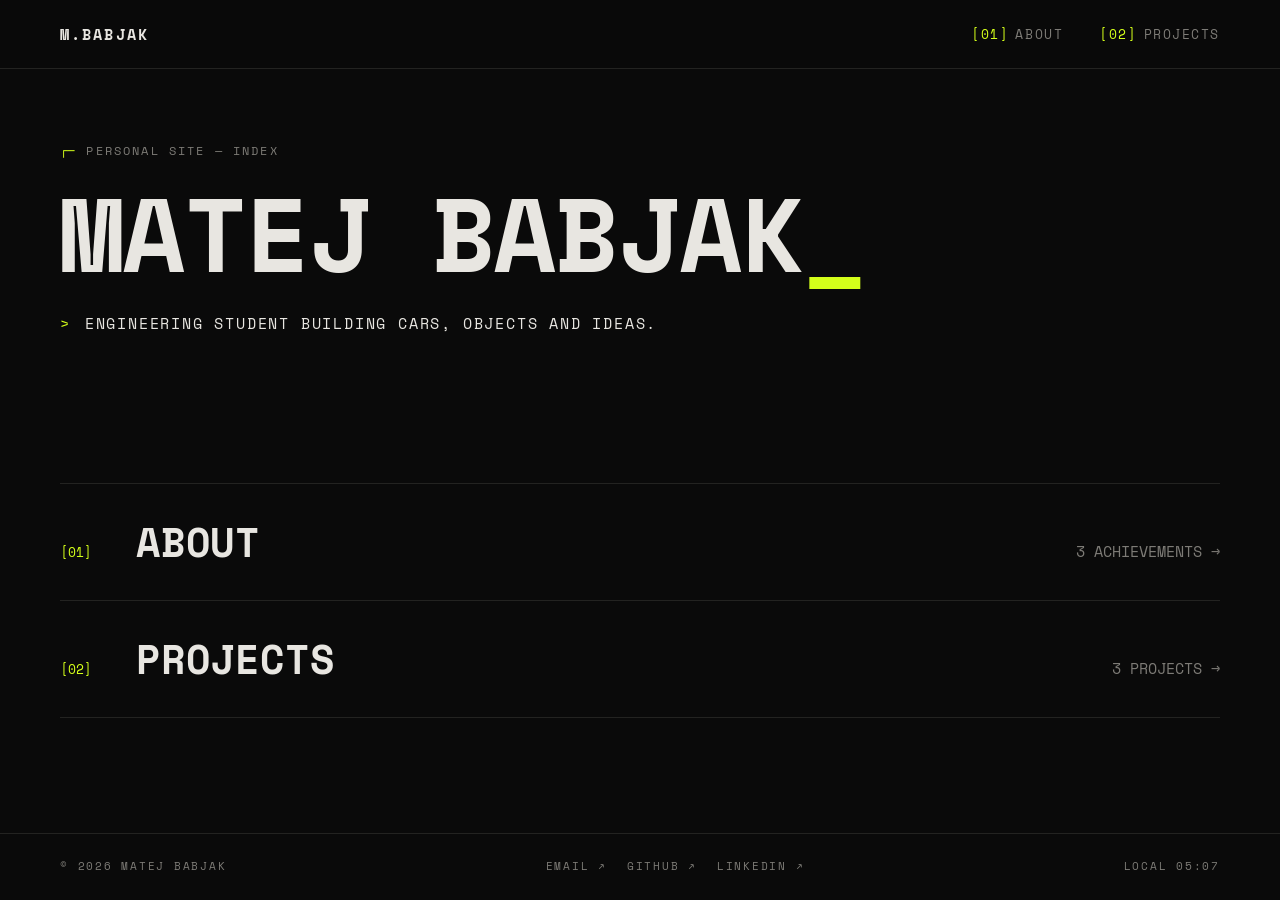
==== index.html @ 526a7960 "Initial personal website Static HTML/CSS/JS site with Home, About (bio, facts, achievements) and Pro" ====
<!doctype html>
<html lang="en">
<head>
  <meta charset="utf-8">
  <meta name="viewport" content="width=device-width, initial-scale=1">
  <title>Home — Matej Babjak</title>
  <!-- remove this line when you go public, it keeps search engines away -->
  <meta name="robots" content="noindex, nofollow">
  <link rel="preconnect" href="https://fonts.googleapis.com">
  <link rel="preconnect" href="https://fonts.gstatic.com" crossorigin>
  <link rel="stylesheet" href="https://fonts.googleapis.com/css2?family=Space+Mono:wght@400;700&display=swap">
  <link rel="stylesheet" href="assets/css/style.css">
</head>
<body data-page="home">
  <div data-header></div>
  <main><div class="wrap"><noscript>This site needs JavaScript turned on.</noscript></div></main>
  <div data-footer></div>

  <script src="data/site.js"></script>
  <script src="data/about.js"></script>
  <script src="data/projects.js"></script>
  <script src="assets/js/main.js"></script>
</body>
</html>
---- assets/css/style.css ----
/* ─────────────────────────────────────────────────────────────
   STYLE
   Change the colours and font in :root and the whole site follows.
   ───────────────────────────────────────────────────────────── */

:root {
  --bg: #0a0a0a;
  --bg-raised: #111110;
  --fg: #e8e6e1;
  --muted: #7d7b76;
  --line: #232321;
  --accent: #d4ff1a;
  --accent-ink: #0a0a0a; /* text colour on top of the accent */

  --font: "Space Mono", ui-monospace, Menlo, Consolas, monospace;
  --gutter: clamp(16px, 4vw, 40px);
  --max: 1240px;
}

*,
*::before,
*::after {
  box-sizing: border-box;
}

html {
  -webkit-text-size-adjust: 100%;
}

body {
  margin: 0;
  background: var(--bg);
  color: var(--fg);
  font-family: var(--font);
  font-size: 15px;
  line-height: 1.6;
  min-height: 100vh;
  display: flex;
  flex-direction: column;
}

main {
  flex: 1;
}

a {
  color: inherit;
}

img {
  display: block;
  max-width: 100%;
}

::selection {
  background: var(--accent);
  color: var(--accent-ink);
}

.wrap {
  width: 100%;
  max-width: var(--max);
  margin: 0 auto;
  padding: 0 var(--gutter);
}

/* ── Header ───────────────────────────────────────────────── */

.site-header {
  border-bottom: 1px solid var(--line);
  position: sticky;
  top: 0;
  z-index: 10;
  background: rgba(10, 10, 10, 0.92);
  backdrop-filter: blur(6px);
}

.site-header .wrap {
  display: flex;
  align-items: center;
  justify-content: space-between;
  gap: 24px;
  height: 68px;
}

.logo {
  font-weight: 700;
  letter-spacing: 0.14em;
  text-decoration: none;
  white-space: nowrap;
}

.nav {
  display: flex;
  gap: clamp(16px, 3vw, 36px);
  font-size: 13px;
  letter-spacing: 0.12em;
}

.nav a {
  text-decoration: none;
  color: var(--muted);
  transition: color 0.15s;
  white-space: nowrap;
}

.nav a .idx {
  color: var(--accent);
  margin-right: 6px;
}

.nav a:hover,
.nav a[aria-current="page"] {
  color: var(--fg);
}

/* ── Typography bits ──────────────────────────────────────── */

/* small uppercase label with the ┌─ marker */
.label {
  font-size: 12px;
  letter-spacing: 0.18em;
  text-transform: uppercase;
  color: var(--muted);
  margin: 0;
}

.label::before {
  content: "┌─";
  color: var(--accent);
  margin-right: 12px;
  letter-spacing: 0;
}

.display {
  font-size: clamp(44px, 9vw, 104px);
  line-height: 0.95;
  font-weight: 700;
  letter-spacing: -0.02em;
  text-transform: uppercase;
  margin: 24px 0 28px;
  overflow-wrap: anywhere;
}

.prompt {
  font-size: 15px;
  letter-spacing: 0.12em;
  text-transform: uppercase;
  margin: 0 0 28px;
}

.prompt::before {
  content: ">";
  color: var(--accent);
  margin-right: 14px;
}

/* the lime highlighted paragraph */
.highlight {
  max-width: 34em;
  margin: 0;
  line-height: 1.75;
}

.highlight span {
  background: var(--accent);
  color: var(--accent-ink);
  padding: 2px 4px;
  -webkit-box-decoration-break: clone;
  box-decoration-break: clone;
}

.prose p {
  max-width: 62ch;
  margin: 0 0 1.1em;
}

.prose a {
  color: var(--accent);
}

.muted {
  color: var(--muted);
}

.blink::after {
  content: "_";
  color: var(--accent);
  animation: blink 1.1s steps(1) infinite;
}

@keyframes blink {
  50% {
    opacity: 0;
  }
}

/* ── Frame with corner brackets (used around images) ──────── */

.frame {
  --c: var(--accent);
  --len: 8px;
  --off: 10px;
  position: relative;
  border: 1px solid var(--line);
  background-color: #000;
  aspect-ratio: 1 / 1;
  overflow: hidden;
}

/* four lime corners drawn on top of the image */
.frame::after {
  content: "";
  position: absolute;
  inset: var(--off);
  pointer-events: none;
  background:
    linear-gradient(var(--c), var(--c)) top left / var(--len) 1px,
    linear-gradient(var(--c), var(--c)) top left / 1px var(--len),
    linear-gradient(var(--c), var(--c)) top right / var(--len) 1px,
    linear-gradient(var(--c), var(--c)) top right / 1px var(--len),
    linear-gradient(var(--c), var(--c)) bottom left / var(--len) 1px,
    linear-gradient(var(--c), var(--c)) bottom left / 1px var(--len),
    linear-gradient(var(--c), var(--c)) bottom right / var(--len) 1px,
    linear-gradient(var(--c), var(--c)) bottom right / 1px var(--len);
  background-repeat: no-repeat;
}

.frame img {
  width: 100%;
  height: 100%;
  object-fit: cover;
}

.frame.wide {
  aspect-ratio: 16 / 10;
}

/* shown when a project has no image yet */
.frame.empty {
  display: grid;
  place-items: center;
  background-image: repeating-linear-gradient(
    0deg,
    rgba(255, 255, 255, 0.025) 0 1px,
    transparent 1px 4px
  );
}

.frame.empty::before {
  content: attr(data-empty);
  font-size: 12px;
  letter-spacing: 0.2em;
  color: var(--muted);
}

/* ── Buttons ──────────────────────────────────────────────── */

.buttons {
  display: flex;
  flex-wrap: wrap;
  gap: 10px;
  margin-top: 28px;
}

.btn {
  display: inline-block;
  border: 1px solid var(--line);
  background: var(--bg-raised);
  padding: 10px 14px;
  font: inherit;
  font-size: 11px;
  font-weight: 700;
  letter-spacing: 0.12em;
  text-transform: uppercase;
  text-decoration: none;
  color: var(--fg);
  cursor: pointer;
  transition: border-color 0.15s, color 0.15s;
}

.btn:hover {
  border-color: var(--muted);
}

.btn.primary,
.btn[aria-pressed="true"] {
  border-color: var(--accent);
  color: var(--accent);
}

/* ── Hero (top section of each page) ──────────────────────── */

.hero {
  display: grid;
  grid-template-columns: minmax(0, 5fr) minmax(0, 7fr);
  gap: clamp(28px, 5vw, 56px);
  padding: clamp(40px, 7vw, 72px) 0;
  align-items: start;
}

.hero .frame {
  margin-top: 20px;
}

.hero-text {
  min-width: 0;
}

.hero.single {
  grid-template-columns: 1fr;
}

/* ── Section rule: label on the left, meta on the right ───── */

.rule {
  display: flex;
  align-items: center;
  gap: 16px;
  margin: 0 0 32px;
}

.rule .line {
  flex: 1;
  height: 1px;
  background: var(--line);
}

.rule .meta {
  font-size: 11px;
  letter-spacing: 0.18em;
  color: var(--muted);
  white-space: nowrap;
}

.section {
  padding: 48px 0 72px;
}

/* ── Projects list ────────────────────────────────────────── */

.filters {
  display: flex;
  flex-wrap: wrap;
  gap: 10px;
  margin-bottom: 56px;
}

.filters .count {
  color: var(--muted);
  font-weight: 400;
  margin-left: 6px;
}

.case {
  padding-bottom: 88px;
}

.case-body {
  display: grid;
  grid-template-columns: minmax(0, 1fr) minmax(0, 1fr);
  gap: clamp(28px, 5vw, 64px);
  align-items: center;
}

.case h2 {
  font-size: clamp(26px, 3.4vw, 36px);
  line-height: 1.1;
  letter-spacing: 0.02em;
  text-transform: uppercase;
  margin: 0 0 18px;
}

.case h2 a {
  text-decoration: none;
}

.case h2 a:hover {
  color: var(--accent);
}

.case .frame {
  aspect-ratio: 4 / 3;
  text-decoration: none;
}

.case .frame:not(.empty) {
  display: block;
}

.case .frame img {
  transition: transform 0.4s ease;
}

.case .frame:hover img {
  transform: scale(1.03);
}

.tags {
  display: flex;
  flex-wrap: wrap;
  gap: 8px 18px;
  font-size: 11px;
  letter-spacing: 0.16em;
  color: var(--muted);
  margin-bottom: 16px;
}

.tags .on {
  color: var(--accent);
}

.empty-state {
  padding: 40px 0 100px;
  color: var(--muted);
}

/* ── About: facts + achievements ──────────────────────────── */

.facts {
  margin: 32px 0 0;
  border-top: 1px solid var(--line);
  max-width: 34em;
}

.facts div {
  display: grid;
  grid-template-columns: 9em 1fr;
  gap: 16px;
  padding: 10px 0;
  border-bottom: 1px solid var(--line);
  font-size: 13px;
}

.facts dt {
  color: var(--muted);
  letter-spacing: 0.14em;
}

.facts dd {
  margin: 0;
}

.timeline {
  list-style: none;
  margin: 0;
  padding: 0;
  border-top: 1px solid var(--line);
}

.timeline li {
  display: grid;
  grid-template-columns: 6em minmax(0, 1fr) auto;
  gap: 24px;
  padding: 22px 0;
  border-bottom: 1px solid var(--line);
  align-items: baseline;
}

.timeline .year {
  color: var(--accent);
  font-weight: 700;
}

.timeline h3 {
  margin: 0 0 4px;
  font-size: 16px;
  text-transform: uppercase;
  letter-spacing: 0.04em;
}

.timeline p {
  margin: 0;
  color: var(--muted);
  font-size: 14px;
}

.timeline .tag {
  font-size: 11px;
  letter-spacing: 0.16em;
  color: var(--muted);
  border: 1px solid var(--line);
  padding: 4px 8px;
  white-space: nowrap;
}

/* ── Single project page ──────────────────────────────────── */

.back {
  display: inline-block;
  margin-top: 32px;
  font-size: 12px;
  letter-spacing: 0.14em;
  color: var(--muted);
  text-decoration: none;
}

.back:hover {
  color: var(--accent);
}

.gallery {
  display: grid;
  grid-template-columns: repeat(auto-fill, minmax(min(100%, 320px), 1fr));
  gap: 20px;
  margin-top: 40px;
}

/* ── Home ─────────────────────────────────────────────────── */

.index-list {
  list-style: none;
  margin: 0;
  padding: 0;
  border-top: 1px solid var(--line);
}

.index-list a {
  display: grid;
  grid-template-columns: 4em minmax(0, 1fr) auto;
  gap: 16px;
  align-items: baseline;
  padding: 26px 0;
  border-bottom: 1px solid var(--line);
  text-decoration: none;
  transition: padding 0.2s, color 0.2s;
}

.index-list a:hover {
  padding-left: 12px;
  color: var(--accent);
}

.index-list .idx {
  color: var(--accent);
  font-size: 13px;
}

.index-list .name {
  font-size: clamp(24px, 4vw, 40px);
  font-weight: 700;
  letter-spacing: 0.02em;
}

.index-list .arrow {
  color: var(--muted);
}

/* ── Footer ───────────────────────────────────────────────── */

.site-footer {
  border-top: 1px solid var(--line);
  font-size: 11px;
  letter-spacing: 0.16em;
  color: var(--muted);
}

.site-footer .wrap {
  display: flex;
  flex-wrap: wrap;
  justify-content: space-between;
  gap: 16px;
  padding-top: 24px;
  padding-bottom: 24px;
}

.site-footer nav {
  display: flex;
  flex-wrap: wrap;
  gap: 20px;
}

.site-footer a {
  text-decoration: none;
}

.site-footer a:hover {
  color: var(--accent);
}

/* ── Phones / small screens ───────────────────────────────── */

@media (max-width: 820px) {
  .hero,
  .case-body {
    grid-template-columns: minmax(0, 1fr);
  }

  /* text first, image second on phones */
  .case .frame {
    order: 2;
  }

  .timeline li {
    grid-template-columns: minmax(0, 1fr);
    gap: 6px;
  }

  .timeline .tag {
    justify-self: start;
  }
}

@media (max-width: 520px) {
  .site-header .wrap {
    height: auto;
    padding-top: 14px;
    padding-bottom: 14px;
    flex-direction: column;
    align-items: flex-start;
    gap: 8px;
  }

  .rule .meta {
    display: none;
  }

  .facts div {
    grid-template-columns: 1fr;
    gap: 2px;
  }
}

@media (prefers-reduced-motion: reduce) {
  *,
  *::after {
    animation: none !important;
    transition: none !important;
  }
}
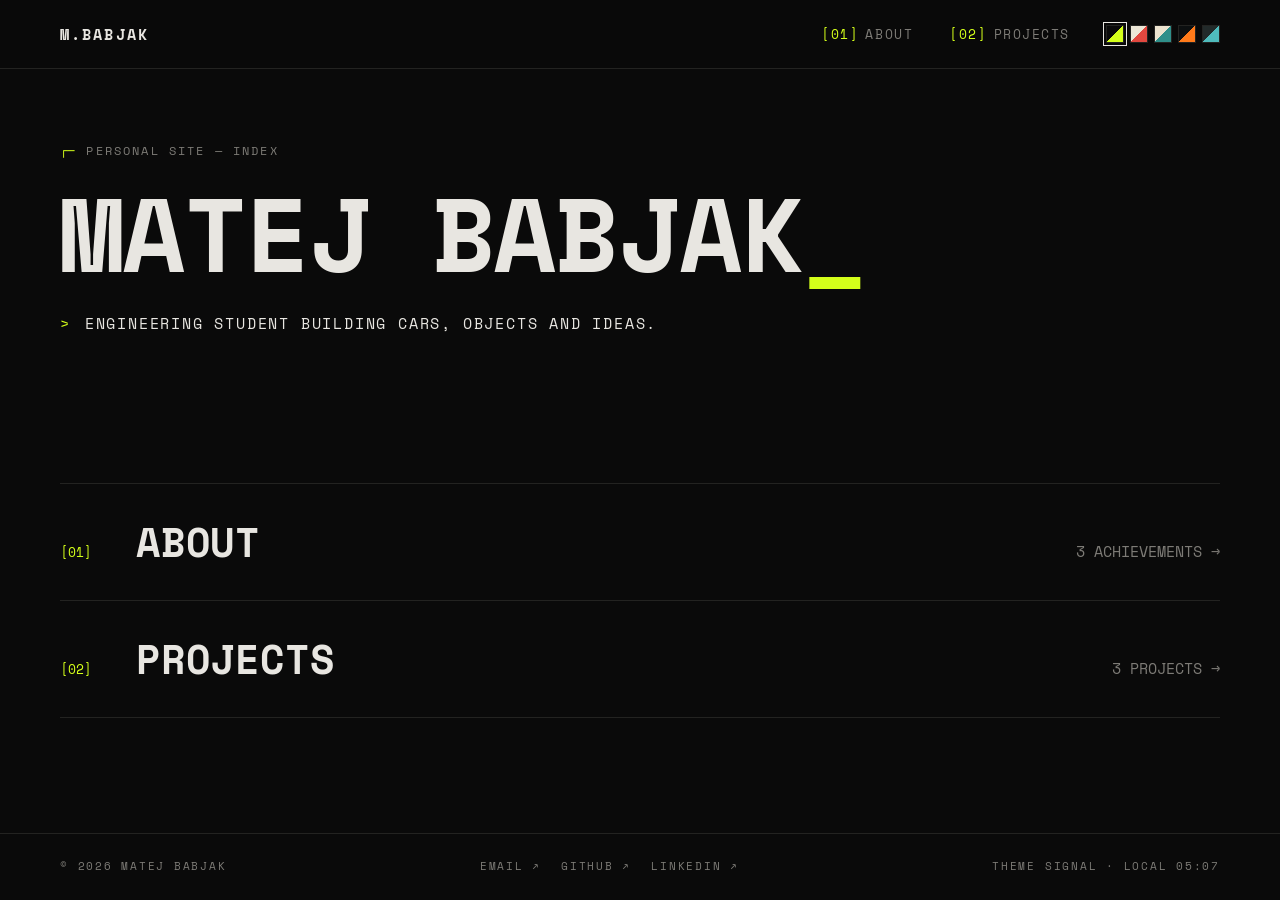
==== commit f61de702: "Add five selectable colour themes Signal (original), Pit Lane, Poster, Amber and Iron Core, picked w" ====
--- a/index.html
+++ b/index.html
@@ -3,12 +3,14 @@
 <head>
   <meta charset="utf-8">
   <meta name="viewport" content="width=device-width, initial-scale=1">
+  <!-- applies the saved colour theme before the page draws -->
+  <script>try{var t=new URLSearchParams(location.search).get("theme")||localStorage.getItem("theme");if(t)document.documentElement.dataset.theme=t}catch(e){}</script>
   <title>Home — Matej Babjak</title>
   <!-- remove this line when you go public, it keeps search engines away -->
   <meta name="robots" content="noindex, nofollow">
   <link rel="preconnect" href="https://fonts.googleapis.com">
   <link rel="preconnect" href="https://fonts.gstatic.com" crossorigin>
-  <link rel="stylesheet" href="https://fonts.googleapis.com/css2?family=Space+Mono:wght@400;700&display=swap">
+  <link rel="stylesheet" href="https://fonts.googleapis.com/css2?family=Space+Mono:wght@400;700&family=Archivo:ital,wght@0,400;0,700;0,900;1,900&family=Unbounded:wght@700;900&family=VT323&display=swap">
   <link rel="stylesheet" href="assets/css/style.css">
 </head>
 <body data-page="home">
--- a/assets/css/style.css
+++ b/assets/css/style.css
@@ -1,6 +1,7 @@
 /* ─────────────────────────────────────────────────────────────
    STYLE
-   Change the colours and font in :root and the whole site follows.
+   :root is the default theme ("SIGNAL"). The other themes are at
+   the bottom of this file and only override these variables.
    ───────────────────────────────────────────────────────────── */
 
 :root {
@@ -11,8 +12,20 @@
   --line: #232321;
   --accent: #d4ff1a;
   --accent-ink: #0a0a0a; /* text colour on top of the accent */
+  --marker: var(--accent); /* the ┌─ marker on labels */
+  --hl-bg: var(--accent); /* highlighted paragraph */
+  --hl-ink: var(--accent-ink);
+  --frame-bg: #000;
+  --frame-ink: var(--muted); /* "NO IMAGE YET" text */
 
   --font: "Space Mono", ui-monospace, Menlo, Consolas, monospace;
+  --font-display: var(--font); /* big headings */
+  --display-weight: 700;
+  --display-style: normal;
+  --display-tracking: -0.02em;
+  --display-scale: 1;
+  --radius: 0px;
+
   --gutter: clamp(16px, 4vw, 40px);
   --max: 1240px;
 }
@@ -71,8 +84,35 @@
   position: sticky;
   top: 0;
   z-index: 10;
-  background: rgba(10, 10, 10, 0.92);
+  background: color-mix(in srgb, var(--bg) 92%, transparent);
   backdrop-filter: blur(6px);
+}
+
+.header-right {
+  display: flex;
+  align-items: center;
+  gap: clamp(16px, 3vw, 36px);
+  flex-wrap: wrap;
+}
+
+/* the five little theme swatches */
+.themes {
+  display: flex;
+  gap: 6px;
+}
+
+.theme-btn {
+  width: 18px;
+  height: 18px;
+  padding: 0;
+  border: 1px solid var(--line);
+  border-radius: var(--radius);
+  cursor: pointer;
+}
+
+.theme-btn[aria-pressed="true"] {
+  outline: 1px solid var(--fg);
+  outline-offset: 2px;
 }
 
 .site-header .wrap {
@@ -127,16 +167,23 @@
 
 .label::before {
   content: "┌─";
-  color: var(--accent);
+  color: var(--marker);
   margin-right: 12px;
   letter-spacing: 0;
 }
 
+.display,
+.case h2,
+.index-list .name {
+  font-family: var(--font-display);
+  font-weight: var(--display-weight);
+  font-style: var(--display-style);
+}
+
 .display {
-  font-size: clamp(44px, 9vw, 104px);
+  font-size: calc(clamp(44px, 9vw, 104px) * var(--display-scale));
   line-height: 0.95;
-  font-weight: 700;
-  letter-spacing: -0.02em;
+  letter-spacing: var(--display-tracking);
   text-transform: uppercase;
   margin: 24px 0 28px;
   overflow-wrap: anywhere;
@@ -163,8 +210,8 @@
 }
 
 .highlight span {
-  background: var(--accent);
-  color: var(--accent-ink);
+  background: var(--hl-bg);
+  color: var(--hl-ink);
   padding: 2px 4px;
   -webkit-box-decoration-break: clone;
   box-decoration-break: clone;
@@ -203,7 +250,8 @@
   --off: 10px;
   position: relative;
   border: 1px solid var(--line);
-  background-color: #000;
+  border-radius: var(--radius);
+  background-color: var(--frame-bg);
   aspect-ratio: 1 / 1;
   overflow: hidden;
 }
@@ -251,7 +299,8 @@
   content: attr(data-empty);
   font-size: 12px;
   letter-spacing: 0.2em;
-  color: var(--muted);
+  color: var(--frame-ink);
+  position: relative;
 }
 
 /* ── Buttons ──────────────────────────────────────────────── */
@@ -266,6 +315,7 @@
 .btn {
   display: inline-block;
   border: 1px solid var(--line);
+  border-radius: var(--radius);
   background: var(--bg-raised);
   padding: 10px 14px;
   font: inherit;
@@ -538,7 +588,6 @@
 
 .index-list .name {
   font-size: clamp(24px, 4vw, 40px);
-  font-weight: 700;
   letter-spacing: 0.02em;
 }
 
@@ -628,3 +677,157 @@
     transition: none !important;
   }
 }
+
+/* ─────────────────────────────────────────────────────────────
+   THEMES
+   Picked with the swatches in the header (saved in the browser).
+   Each block only changes variables, plus a few theme-only extras.
+   To add one: copy a block, rename it, and add it to THEMES in
+   data/site.js.
+   ───────────────────────────────────────────────────────────── */
+
+/* ── PIT LANE: halftone race poster on cream paper ────────── */
+
+[data-theme="pitlane"] {
+  --bg: #ece6d6;
+  --bg-raised: #e3dcc9;
+  --fg: #161616;
+  --muted: #6e685c;
+  --line: #cdc4ae;
+  --accent: #e2483f;
+  --accent-ink: #fff8e8;
+  --marker: #2aa3d6;
+  --frame-bg: #d8d0ba;
+  --font-display: "Archivo", sans-serif;
+  --display-weight: 900;
+  --display-style: italic;
+  --display-tracking: -0.01em;
+}
+
+[data-theme="pitlane"] body {
+  background-image: radial-gradient(rgba(0, 0, 0, 0.07) 1px, transparent 1.4px);
+  background-size: 5px 5px;
+}
+
+/* the four racing stripes under the header */
+[data-theme="pitlane"] .site-header {
+  border-bottom: 0;
+}
+
+[data-theme="pitlane"] .site-header::after {
+  content: "";
+  position: absolute;
+  left: 0;
+  right: 0;
+  top: 100%;
+  height: 12px;
+  background: linear-gradient(#f0952b 0 25%, #e2483f 0 50%, #9a4fa6 0 75%, #2aa3d6 0);
+}
+
+[data-theme="pitlane"] .frame.empty {
+  background-image: radial-gradient(rgba(0, 0, 0, 0.22) 1.1px, transparent 1.5px);
+  background-size: 4px 4px;
+}
+
+/* ── POSTER: bold type posters, cream / red / teal / olive ── */
+
+[data-theme="poster"] {
+  --bg: #121212;
+  --bg-raised: #1c1b19;
+  --fg: #ece3cf;
+  --muted: #8f897b;
+  --line: #2d2b27;
+  --accent: #e5392a;
+  --accent-ink: #ece3cf;
+  --marker: #2f8f8a;
+  --frame-bg: #ece3cf;
+  --frame-ink: #121212;
+  --font-display: "Unbounded", sans-serif;
+  --display-weight: 900;
+  --display-tracking: -0.03em;
+  --display-scale: 0.85;
+}
+
+/* three dots, like the posters */
+[data-theme="poster"] .frame.empty {
+  background-image:
+    radial-gradient(circle at 30% 30%, #e5392a 0 9%, transparent 9.5%),
+    radial-gradient(circle at 50% 30%, #7a4466 0 9%, transparent 9.5%),
+    radial-gradient(circle at 70% 30%, #2f8f8a 0 9%, transparent 9.5%);
+}
+
+[data-theme="poster"] .timeline .year,
+[data-theme="poster"] .tags .on {
+  color: #b5ad3c;
+}
+
+/* ── AMBER: glowing orange screen on a dark gadget ────────── */
+
+[data-theme="amber"] {
+  --bg: #0c0f10;
+  --bg-raised: #121618;
+  --fg: #ff9a3c;
+  --muted: #a35f26;
+  --line: #2c1f13;
+  --accent: #ff7a1a;
+  --accent-ink: #0c0f10;
+  --frame-bg: #070909;
+  --font-display: "VT323", monospace;
+  --display-weight: 400;
+  --display-tracking: 0.01em;
+  --display-scale: 1.3;
+}
+
+[data-theme="amber"] body {
+  text-shadow: 0 0 6px rgba(255, 122, 26, 0.45);
+}
+
+/* scanlines over everything */
+[data-theme="amber"] body::after {
+  content: "";
+  position: fixed;
+  inset: 0;
+  pointer-events: none;
+  z-index: 100;
+  background: repeating-linear-gradient(rgba(0, 0, 0, 0.22) 0 1px, transparent 1px 3px);
+}
+
+[data-theme="amber"] .highlight span {
+  text-shadow: none;
+}
+
+[data-theme="amber"] .frame {
+  border-color: #4a2c14;
+}
+
+/* ── IRON CORE: iron / aqua / rust / heat / cream ─────────── */
+
+[data-theme="iron"] {
+  --bg: #222a2a;
+  --bg-raised: #2b3535;
+  --fg: #e2dac2;
+  --muted: #9aa29c;
+  --line: #374141;
+  --accent: #f39120;
+  --accent-ink: #222a2a;
+  --marker: #ec4624;
+  --hl-bg: #4fbbbc;
+  --hl-ink: #222a2a;
+  --frame-bg: #1b2222;
+  --font: "Archivo", system-ui, sans-serif;
+  --font-display: "Archivo", sans-serif;
+  --display-weight: 900;
+  --display-tracking: -0.02em;
+  --radius: 10px;
+}
+
+/* each project sits on its own card, like the palette sheet */
+[data-theme="iron"] .case-body {
+  background: var(--bg-raised);
+  border-radius: 14px;
+  padding: clamp(20px, 3vw, 36px);
+}
+
+[data-theme="iron"] .timeline .year {
+  color: #ec4624;
+}
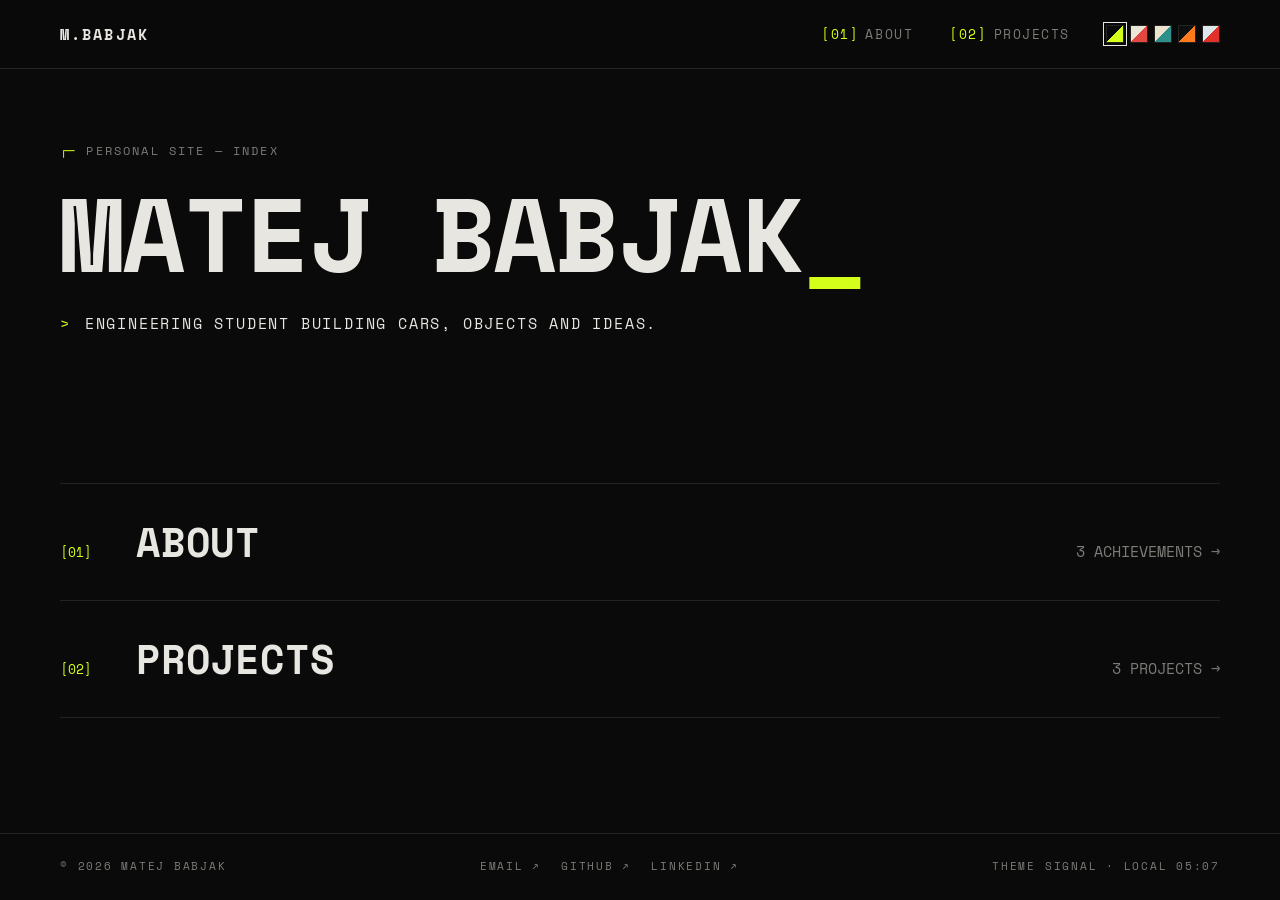
==== commit afbf6963: "Replace Iron Core theme with ORBIT Ice-blue spec-sheet theme: black ink, signal red, shuttle navy, B" ====
--- a/index.html
+++ b/index.html
@@ -10,7 +10,7 @@
   <meta name="robots" content="noindex, nofollow">
   <link rel="preconnect" href="https://fonts.googleapis.com">
   <link rel="preconnect" href="https://fonts.gstatic.com" crossorigin>
-  <link rel="stylesheet" href="https://fonts.googleapis.com/css2?family=Space+Mono:wght@400;700&family=Archivo:ital,wght@0,400;0,700;0,900;1,900&family=Unbounded:wght@700;900&family=VT323&display=swap">
+  <link rel="stylesheet" href="https://fonts.googleapis.com/css2?family=Space+Mono:wght@400;700&family=Archivo:ital,wght@1,900&family=Unbounded:wght@900&family=VT323&family=Big+Shoulders+Display:wght@900&family=IBM+Plex+Mono:wght@400;700&display=swap">
   <link rel="stylesheet" href="assets/css/style.css">
 </head>
 <body data-page="home">
--- a/assets/css/style.css
+++ b/assets/css/style.css
@@ -800,34 +800,62 @@
   border-color: #4a2c14;
 }
 
-/* ── IRON CORE: iron / aqua / rust / heat / cream ─────────── */
-
-[data-theme="iron"] {
-  --bg: #222a2a;
-  --bg-raised: #2b3535;
-  --fg: #e2dac2;
-  --muted: #9aa29c;
-  --line: #374141;
-  --accent: #f39120;
-  --accent-ink: #222a2a;
-  --marker: #ec4624;
-  --hl-bg: #4fbbbc;
-  --hl-ink: #222a2a;
-  --frame-bg: #1b2222;
-  --font: "Archivo", system-ui, sans-serif;
-  --font-display: "Archivo", sans-serif;
+/* ── ORBIT: vintage spec sheet. Ice-blue paper, black ink,
+      one signal red and shuttle navy. Japanese camera catalogs,
+      BMC race cars and space-program manuals. ─────────────────── */
+
+[data-theme="orbit"] {
+  --bg: #dce8ec;
+  --bg-raised: #cfdee4;
+  --fg: #0f1418;
+  --muted: #536269;
+  --line: #b3c7cf;
+  --accent: #e0322b;
+  --accent-ink: #f4f8f9;
+  --marker: #e0322b;
+  --hl-bg: #14233d;
+  --hl-ink: #e6eef1;
+  --frame-bg: #c8d9e0;
+  --frame-ink: #14233d;
+  --font: "IBM Plex Mono", ui-monospace, monospace;
+  --font-display: "Big Shoulders Display", sans-serif;
   --display-weight: 900;
-  --display-tracking: -0.02em;
-  --radius: 10px;
-}
-
-/* each project sits on its own card, like the palette sheet */
-[data-theme="iron"] .case-body {
-  background: var(--bg-raised);
-  border-radius: 14px;
-  padding: clamp(20px, 3vw, 36px);
-}
-
-[data-theme="iron"] .timeline .year {
-  color: #ec4624;
-}
+  --display-tracking: -0.01em;
+  --display-scale: 1.25;
+}
+
+/* red dot instead of the ┌─ marker */
+[data-theme="orbit"] .label::before {
+  content: "●";
+  font-size: 10px;
+  vertical-align: 1px;
+}
+
+/* + crosshairs instead of corner brackets */
+[data-theme="orbit"] .frame::after {
+  inset: 0;
+  background:
+    linear-gradient(var(--fg), var(--fg)) left 6px top 12px / 13px 1px,
+    linear-gradient(var(--fg), var(--fg)) left 12px top 6px / 1px 13px,
+    linear-gradient(var(--fg), var(--fg)) right 6px top 12px / 13px 1px,
+    linear-gradient(var(--fg), var(--fg)) right 12px top 6px / 1px 13px,
+    linear-gradient(var(--fg), var(--fg)) left 6px bottom 12px / 13px 1px,
+    linear-gradient(var(--fg), var(--fg)) left 12px bottom 6px / 1px 13px,
+    linear-gradient(var(--fg), var(--fg)) right 6px bottom 12px / 13px 1px,
+    linear-gradient(var(--fg), var(--fg)) right 12px bottom 6px / 1px 13px;
+  background-repeat: no-repeat;
+}
+
+/* empty frame: one red dot, like a lens or the can */
+[data-theme="orbit"] .frame.empty {
+  background-image: radial-gradient(circle at 50% 42%, #e0322b 0 13%, transparent 13.4%);
+}
+
+[data-theme="orbit"] .frame.empty::before {
+  margin-top: 34%;
+}
+
+[data-theme="orbit"] .tags .on {
+  color: #14233d;
+  font-weight: 700;
+}
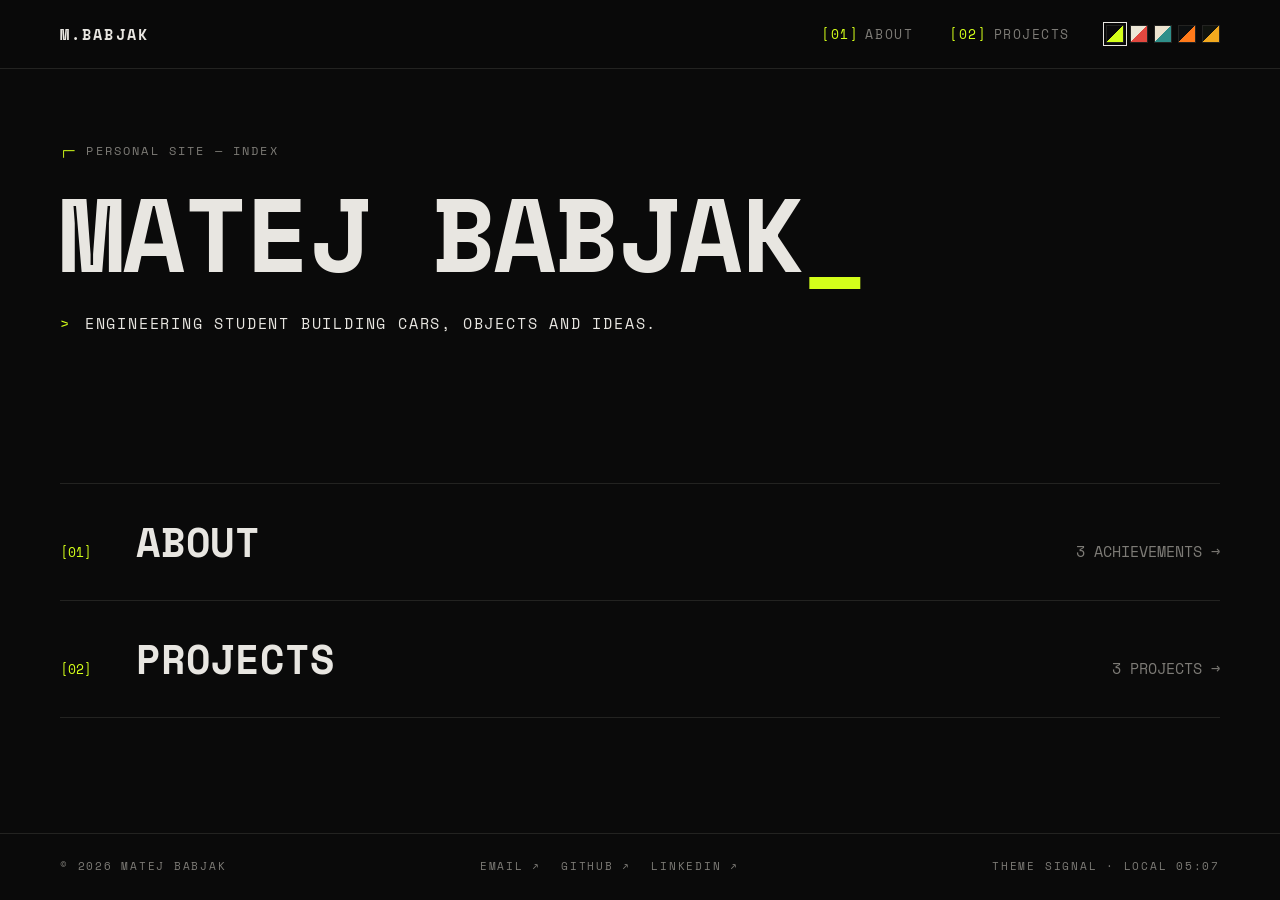
==== commit 178303a9: "Replace ORBIT theme with GRID Dark green-black graph-paper theme inspired by gridded tin packaging: " ====
--- a/index.html
+++ b/index.html
@@ -10,7 +10,7 @@
   <meta name="robots" content="noindex, nofollow">
   <link rel="preconnect" href="https://fonts.googleapis.com">
   <link rel="preconnect" href="https://fonts.gstatic.com" crossorigin>
-  <link rel="stylesheet" href="https://fonts.googleapis.com/css2?family=Space+Mono:wght@400;700&family=Archivo:ital,wght@1,900&family=Unbounded:wght@900&family=VT323&family=Big+Shoulders+Display:wght@900&family=IBM+Plex+Mono:wght@400;700&display=swap">
+  <link rel="stylesheet" href="https://fonts.googleapis.com/css2?family=Space+Mono:wght@400;700&family=Archivo:ital,wght@1,900&family=Unbounded:wght@900&family=VT323&family=Sora:wght@400;700&display=swap">
   <link rel="stylesheet" href="assets/css/style.css">
 </head>
 <body data-page="home">
--- a/assets/css/style.css
+++ b/assets/css/style.css
@@ -800,62 +800,100 @@
   border-color: #4a2c14;
 }
 
-/* ── ORBIT: vintage spec sheet. Ice-blue paper, black ink,
-      one signal red and shuttle navy. Japanese camera catalogs,
-      BMC race cars and space-program manuals. ─────────────────── */
-
-[data-theme="orbit"] {
-  --bg: #dce8ec;
-  --bg-raised: #cfdee4;
-  --fg: #0f1418;
-  --muted: #536269;
-  --line: #b3c7cf;
-  --accent: #e0322b;
-  --accent-ink: #f4f8f9;
-  --marker: #e0322b;
-  --hl-bg: #14233d;
-  --hl-ink: #e6eef1;
-  --frame-bg: #c8d9e0;
-  --frame-ink: #14233d;
-  --font: "IBM Plex Mono", ui-monospace, monospace;
-  --font-display: "Big Shoulders Display", sans-serif;
-  --display-weight: 900;
-  --display-tracking: -0.01em;
-  --display-scale: 1.25;
-}
-
-/* red dot instead of the ┌─ marker */
-[data-theme="orbit"] .label::before {
-  content: "●";
-  font-size: 10px;
-  vertical-align: 1px;
+/* ── GRID: graph-paper tins. Deep green-black, thin mustard
+      grid lines, cream text, black label bars. ───────────────── */
+
+[data-theme="grid"] {
+  --bg: #10130e;
+  --bg-raised: #171b14;
+  --fg: #efe6d2;
+  --muted: #8d8a78;
+  --line: #2a2f22;
+  --accent: #f2a91f;
+  --accent-ink: #10130e;
+  --marker: #f2a91f;
+  --frame-bg: #f2a91f;
+  --frame-ink: #10130e;
+  --grid: rgba(242, 169, 31, 0.08);
+  --font: "Sora", system-ui, sans-serif;
+  --font-display: "Sora", sans-serif;
+  --display-weight: 700;
+  --display-tracking: -0.05em;
+}
+
+/* the graph-paper grid behind everything */
+[data-theme="grid"] body {
+  background-image:
+    linear-gradient(var(--grid) 1px, transparent 1px),
+    linear-gradient(90deg, var(--grid) 1px, transparent 1px);
+  background-size: 40px 40px;
+}
+
+/* lowercase headings, like the "pinhead oat bowl:" labels */
+[data-theme="grid"] .display,
+[data-theme="grid"] .case h2,
+[data-theme="grid"] .index-list .name {
+  text-transform: lowercase;
+}
+
+[data-theme="grid"] .label::before {
+  content: "+";
+  font-size: 15px;
+}
+
+/* black label bar with a mustard edge, like the tins */
+[data-theme="grid"] .highlight span {
+  background: #000;
+  color: var(--fg);
+  box-shadow: inset 3px 0 0 var(--accent);
+  padding: 3px 8px;
+}
+
+[data-theme="grid"] .btn.primary,
+[data-theme="grid"] .btn[aria-pressed="true"] {
+  background: var(--accent);
+  color: var(--accent-ink);
+}
+
+[data-theme="grid"] .btn[aria-pressed="true"] .count {
+  color: inherit;
+  opacity: 0.6;
 }
 
 /* + crosshairs instead of corner brackets */
-[data-theme="orbit"] .frame::after {
+[data-theme="grid"] .frame::after {
   inset: 0;
   background:
-    linear-gradient(var(--fg), var(--fg)) left 6px top 12px / 13px 1px,
-    linear-gradient(var(--fg), var(--fg)) left 12px top 6px / 1px 13px,
-    linear-gradient(var(--fg), var(--fg)) right 6px top 12px / 13px 1px,
-    linear-gradient(var(--fg), var(--fg)) right 12px top 6px / 1px 13px,
-    linear-gradient(var(--fg), var(--fg)) left 6px bottom 12px / 13px 1px,
-    linear-gradient(var(--fg), var(--fg)) left 12px bottom 6px / 1px 13px,
-    linear-gradient(var(--fg), var(--fg)) right 6px bottom 12px / 13px 1px,
-    linear-gradient(var(--fg), var(--fg)) right 12px bottom 6px / 1px 13px;
+    linear-gradient(var(--cross), var(--cross)) left 6px top 12px / 13px 1px,
+    linear-gradient(var(--cross), var(--cross)) left 12px top 6px / 1px 13px,
+    linear-gradient(var(--cross), var(--cross)) right 6px top 12px / 13px 1px,
+    linear-gradient(var(--cross), var(--cross)) right 12px top 6px / 1px 13px,
+    linear-gradient(var(--cross), var(--cross)) left 6px bottom 12px / 13px 1px,
+    linear-gradient(var(--cross), var(--cross)) left 12px bottom 6px / 1px 13px,
+    linear-gradient(var(--cross), var(--cross)) right 6px bottom 12px / 13px 1px,
+    linear-gradient(var(--cross), var(--cross)) right 12px bottom 6px / 1px 13px;
   background-repeat: no-repeat;
 }
 
-/* empty frame: one red dot, like a lens or the can */
-[data-theme="orbit"] .frame.empty {
-  background-image: radial-gradient(circle at 50% 42%, #e0322b 0 13%, transparent 13.4%);
-}
-
-[data-theme="orbit"] .frame.empty::before {
-  margin-top: 34%;
-}
-
-[data-theme="orbit"] .tags .on {
-  color: #14233d;
-  font-weight: 700;
-}
+/* empty frame: a mustard tin face with its own darker grid */
+[data-theme="grid"] .frame.empty {
+  border-color: var(--accent);
+  background-image:
+    linear-gradient(rgba(0, 0, 0, 0.16) 1px, transparent 1px),
+    linear-gradient(90deg, rgba(0, 0, 0, 0.16) 1px, transparent 1px);
+  background-size: 28px 28px;
+}
+
+[data-theme="grid"] .frame.empty::before {
+  background: #000;
+  color: var(--accent);
+  padding: 6px 10px;
+}
+
+[data-theme="grid"] .frame {
+  --cross: var(--fg);
+}
+
+[data-theme="grid"] .frame.empty {
+  --cross: #10130e;
+}
